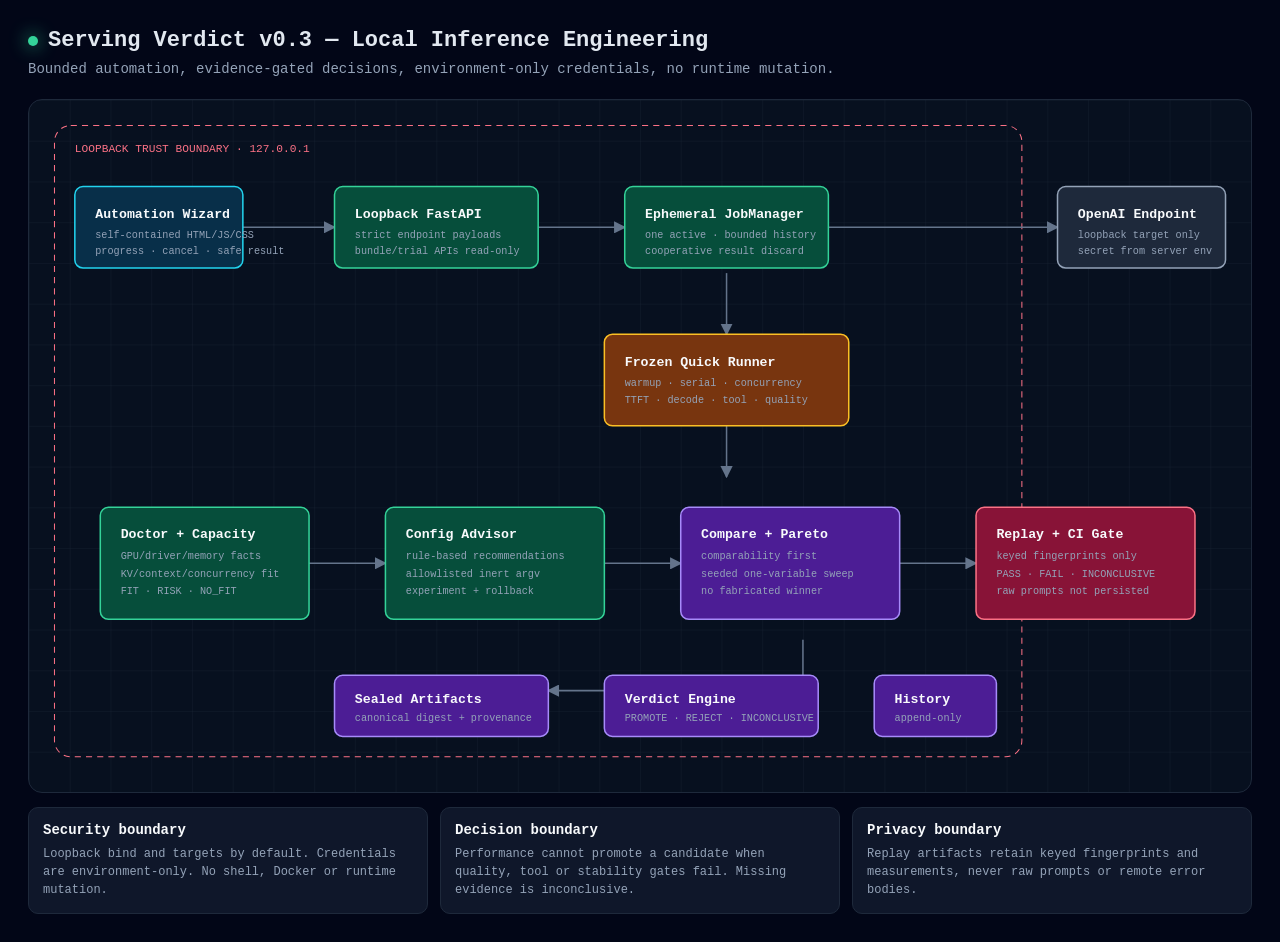
==== docs/architecture-v0.3.html @ 82898a63 "docs: align project documentation with v0.3" ====
<!doctype html>
<html lang="en">
<head>
<meta charset="utf-8"><meta name="viewport" content="width=device-width,initial-scale=1">
<title>Serving Verdict v0.3 Architecture</title>
<style>
:root{color-scheme:dark}body{margin:0;background:#020617;color:#e2e8f0;font:14px ui-monospace,SFMono-Regular,Menlo,monospace}.wrap{max-width:1240px;margin:auto;padding:28px}.head{display:flex;align-items:center;gap:10px}.dot{width:10px;height:10px;border-radius:50%;background:#34d399;box-shadow:0 0 18px #34d399}h1{font-size:22px;margin:0}.sub{color:#94a3b8;margin:8px 0 22px}.canvas{border:1px solid #1e293b;border-radius:14px;overflow:auto;background:#07101f}svg{display:block;min-width:1120px;width:100%;height:auto}.cards{display:grid;grid-template-columns:repeat(3,1fr);gap:12px;margin-top:14px}.card{border:1px solid #1e293b;background:#0f172a;border-radius:10px;padding:14px}.card b{color:#f8fafc}.card p{color:#94a3b8;font-size:12px;line-height:1.5;margin:7px 0 0}@media(max-width:700px){.cards{grid-template-columns:1fr}.wrap{padding:14px}}
</style>
</head>
<body><div class="wrap"><div class="head"><span class="dot"></span><h1>Serving Verdict v0.3 — Local Inference Engineering</h1></div>
<p class="sub">Bounded automation, evidence-gated decisions, environment-only credentials, no runtime mutation.</p>
<div class="canvas"><svg viewBox="0 0 1200 680" role="img" aria-labelledby="title desc"><title id="title">Serving Verdict v0.3 architecture</title><desc id="desc">Browser wizard talks to loopback FastAPI and an ephemeral job manager, which runs bounded benchmarks against a loopback OpenAI endpoint and feeds evidence tools.</desc>
<defs><pattern id="grid" width="40" height="40" patternUnits="userSpaceOnUse"><path d="M40 0H0V40" fill="none" stroke="#1e293b" stroke-width=".5"/></pattern><marker id="arrow" markerWidth="8" markerHeight="8" refX="7" refY="4" orient="auto"><path d="M0 0L8 4L0 8Z" fill="#64748b"/></marker><style>.box{rx:8;stroke-width:1.5}.t{fill:#f8fafc;font-size:13px;font-weight:700}.s{fill:#94a3b8;font-size:10px}.line{fill:none;stroke:#64748b;stroke-width:1.5;marker-end:url(#arrow)}.dash{stroke:#fb7185;stroke-dasharray:6 5;fill:none}.front{fill:#082f49;stroke:#22d3ee}.back{fill:#064e3b;stroke:#34d399}.data{fill:#4c1d95;stroke:#a78bfa}.sec{fill:#881337;stroke:#fb7185}.ext{fill:#1e293b;stroke:#94a3b8}.amber{fill:#78350f;stroke:#fbbf24}</style></defs>
<rect width="1200" height="680" fill="url(#grid)"/><rect x="25" y="25" width="950" height="620" rx="16" class="dash"/><text x="45" y="51" fill="#fb7185" font-size="11">LOOPBACK TRUST BOUNDARY · 127.0.0.1</text>
<path class="line" d="M210 125H300"/><path class="line" d="M500 125H585"/><path class="line" d="M785 125H1010"/><path class="line" d="M685 170V230"/><path class="line" d="M685 320V370"/><path class="line" d="M275 455H350"/><path class="line" d="M565 455H640"/><path class="line" d="M855 455H930"/><path class="line" d="M760 530V580H510"/>
<g><rect x="45" y="85" width="165" height="80" class="box front"/><text x="65" y="116" class="t">Automation Wizard</text><text x="65" y="136" class="s">self-contained HTML/JS/CSS</text><text x="65" y="151" class="s">progress · cancel · safe result</text></g>
<g><rect x="300" y="85" width="200" height="80" class="box back"/><text x="320" y="116" class="t">Loopback FastAPI</text><text x="320" y="136" class="s">strict endpoint payloads</text><text x="320" y="151" class="s">bundle/trial APIs read-only</text></g>
<g><rect x="585" y="85" width="200" height="80" class="box back"/><text x="605" y="116" class="t">Ephemeral JobManager</text><text x="605" y="136" class="s">one active · bounded history</text><text x="605" y="151" class="s">cooperative result discard</text></g>
<g><rect x="1010" y="85" width="165" height="80" class="box ext"/><text x="1030" y="116" class="t">OpenAI Endpoint</text><text x="1030" y="136" class="s">loopback target only</text><text x="1030" y="151" class="s">secret from server env</text></g>
<g><rect x="565" y="230" width="240" height="90" class="box amber"/><text x="585" y="261" class="t">Frozen Quick Runner</text><text x="585" y="281" class="s">warmup · serial · concurrency</text><text x="585" y="298" class="s">TTFT · decode · tool · quality</text></g>
<g><rect x="70" y="400" width="205" height="110" class="box back"/><text x="90" y="430" class="t">Doctor + Capacity</text><text x="90" y="451" class="s">GPU/driver/memory facts</text><text x="90" y="468" class="s">KV/context/concurrency fit</text><text x="90" y="485" class="s">FIT · RISK · NO_FIT</text></g>
<g><rect x="350" y="400" width="215" height="110" class="box back"/><text x="370" y="430" class="t">Config Advisor</text><text x="370" y="451" class="s">rule-based recommendations</text><text x="370" y="468" class="s">allowlisted inert argv</text><text x="370" y="485" class="s">experiment + rollback</text></g>
<g><rect x="640" y="400" width="215" height="110" class="box data"/><text x="660" y="430" class="t">Compare + Pareto</text><text x="660" y="451" class="s">comparability first</text><text x="660" y="468" class="s">seeded one-variable sweep</text><text x="660" y="485" class="s">no fabricated winner</text></g>
<g><rect x="930" y="400" width="215" height="110" class="box sec"/><text x="950" y="430" class="t">Replay + CI Gate</text><text x="950" y="451" class="s">keyed fingerprints only</text><text x="950" y="468" class="s">PASS · FAIL · INCONCLUSIVE</text><text x="950" y="485" class="s">raw prompts not persisted</text></g>
<g><rect x="300" y="565" width="210" height="60" class="box data"/><text x="320" y="592" class="t">Sealed Artifacts</text><text x="320" y="610" class="s">canonical digest + provenance</text></g>
<g><rect x="565" y="565" width="210" height="60" class="box data"/><text x="585" y="592" class="t">Verdict Engine</text><text x="585" y="610" class="s">PROMOTE · REJECT · INCONCLUSIVE</text></g>
<g><rect x="830" y="565" width="120" height="60" class="box data"/><text x="850" y="592" class="t">History</text><text x="850" y="610" class="s">append-only</text></g>
</svg></div>
<div class="cards"><div class="card"><b>Security boundary</b><p>Loopback bind and targets by default. Credentials are environment-only. No shell, Docker or runtime mutation.</p></div><div class="card"><b>Decision boundary</b><p>Performance cannot promote a candidate when quality, tool or stability gates fail. Missing evidence is inconclusive.</p></div><div class="card"><b>Privacy boundary</b><p>Replay artifacts retain keyed fingerprints and measurements, never raw prompts or remote error bodies.</p></div></div>
</div></body></html>
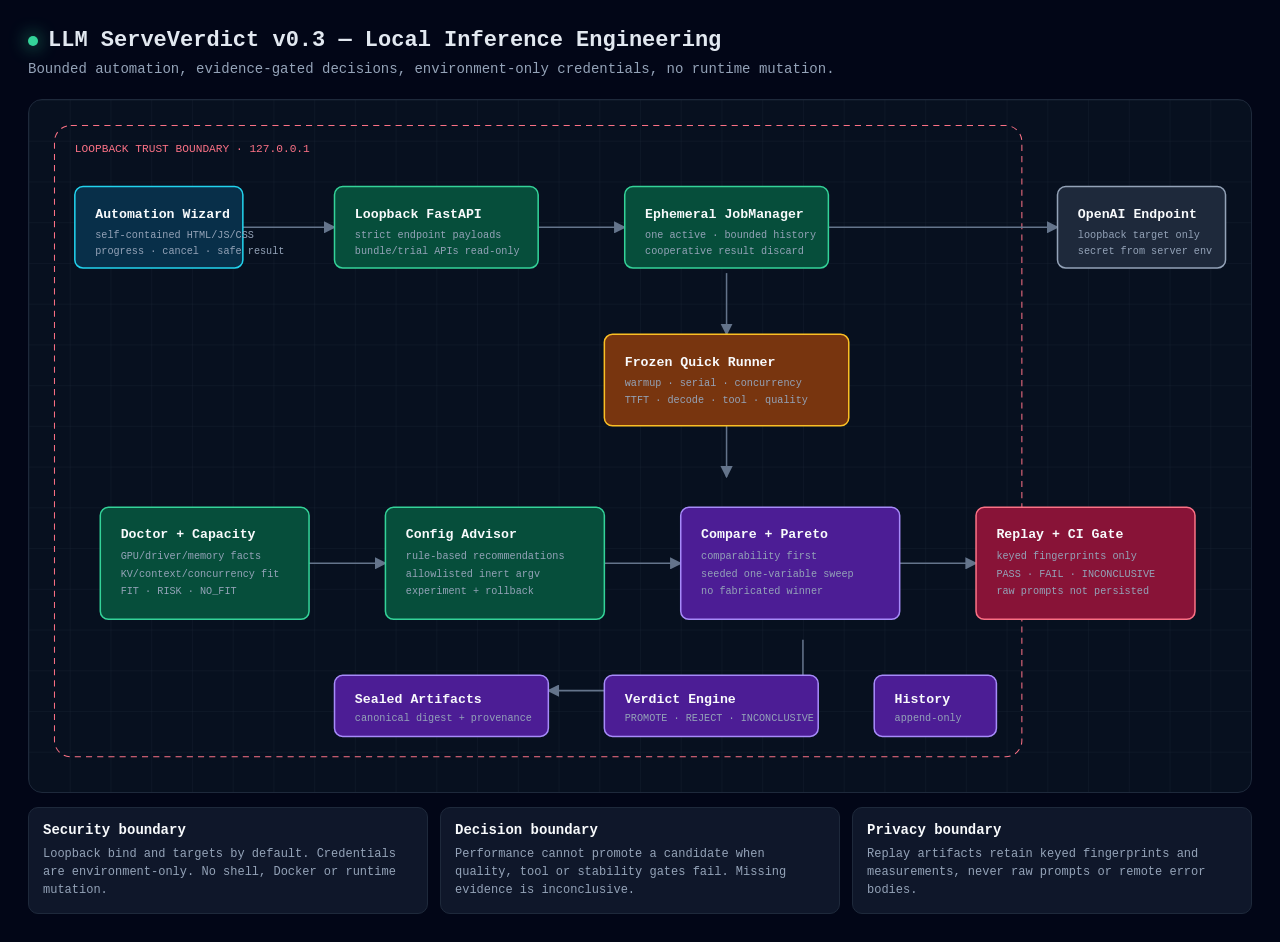
==== commit 0f7e1c9a: "feat: rename product to LLM ServeVerdict" ====
--- a/docs/architecture-v0.3.html
+++ b/docs/architecture-v0.3.html
@@ -2,14 +2,14 @@
 <html lang="en">
 <head>
 <meta charset="utf-8"><meta name="viewport" content="width=device-width,initial-scale=1">
-<title>Serving Verdict v0.3 Architecture</title>
+<title>LLM ServeVerdict v0.3 Architecture</title>
 <style>
 :root{color-scheme:dark}body{margin:0;background:#020617;color:#e2e8f0;font:14px ui-monospace,SFMono-Regular,Menlo,monospace}.wrap{max-width:1240px;margin:auto;padding:28px}.head{display:flex;align-items:center;gap:10px}.dot{width:10px;height:10px;border-radius:50%;background:#34d399;box-shadow:0 0 18px #34d399}h1{font-size:22px;margin:0}.sub{color:#94a3b8;margin:8px 0 22px}.canvas{border:1px solid #1e293b;border-radius:14px;overflow:auto;background:#07101f}svg{display:block;min-width:1120px;width:100%;height:auto}.cards{display:grid;grid-template-columns:repeat(3,1fr);gap:12px;margin-top:14px}.card{border:1px solid #1e293b;background:#0f172a;border-radius:10px;padding:14px}.card b{color:#f8fafc}.card p{color:#94a3b8;font-size:12px;line-height:1.5;margin:7px 0 0}@media(max-width:700px){.cards{grid-template-columns:1fr}.wrap{padding:14px}}
 </style>
 </head>
-<body><div class="wrap"><div class="head"><span class="dot"></span><h1>Serving Verdict v0.3 — Local Inference Engineering</h1></div>
+<body><div class="wrap"><div class="head"><span class="dot"></span><h1>LLM ServeVerdict v0.3 — Local Inference Engineering</h1></div>
 <p class="sub">Bounded automation, evidence-gated decisions, environment-only credentials, no runtime mutation.</p>
-<div class="canvas"><svg viewBox="0 0 1200 680" role="img" aria-labelledby="title desc"><title id="title">Serving Verdict v0.3 architecture</title><desc id="desc">Browser wizard talks to loopback FastAPI and an ephemeral job manager, which runs bounded benchmarks against a loopback OpenAI endpoint and feeds evidence tools.</desc>
+<div class="canvas"><svg viewBox="0 0 1200 680" role="img" aria-labelledby="title desc"><title id="title">LLM ServeVerdict v0.3 architecture</title><desc id="desc">Browser wizard talks to loopback FastAPI and an ephemeral job manager, which runs bounded benchmarks against a loopback OpenAI endpoint and feeds evidence tools.</desc>
 <defs><pattern id="grid" width="40" height="40" patternUnits="userSpaceOnUse"><path d="M40 0H0V40" fill="none" stroke="#1e293b" stroke-width=".5"/></pattern><marker id="arrow" markerWidth="8" markerHeight="8" refX="7" refY="4" orient="auto"><path d="M0 0L8 4L0 8Z" fill="#64748b"/></marker><style>.box{rx:8;stroke-width:1.5}.t{fill:#f8fafc;font-size:13px;font-weight:700}.s{fill:#94a3b8;font-size:10px}.line{fill:none;stroke:#64748b;stroke-width:1.5;marker-end:url(#arrow)}.dash{stroke:#fb7185;stroke-dasharray:6 5;fill:none}.front{fill:#082f49;stroke:#22d3ee}.back{fill:#064e3b;stroke:#34d399}.data{fill:#4c1d95;stroke:#a78bfa}.sec{fill:#881337;stroke:#fb7185}.ext{fill:#1e293b;stroke:#94a3b8}.amber{fill:#78350f;stroke:#fbbf24}</style></defs>
 <rect width="1200" height="680" fill="url(#grid)"/><rect x="25" y="25" width="950" height="620" rx="16" class="dash"/><text x="45" y="51" fill="#fb7185" font-size="11">LOOPBACK TRUST BOUNDARY · 127.0.0.1</text>
 <path class="line" d="M210 125H300"/><path class="line" d="M500 125H585"/><path class="line" d="M785 125H1010"/><path class="line" d="M685 170V230"/><path class="line" d="M685 320V370"/><path class="line" d="M275 455H350"/><path class="line" d="M565 455H640"/><path class="line" d="M855 455H930"/><path class="line" d="M760 530V580H510"/>
